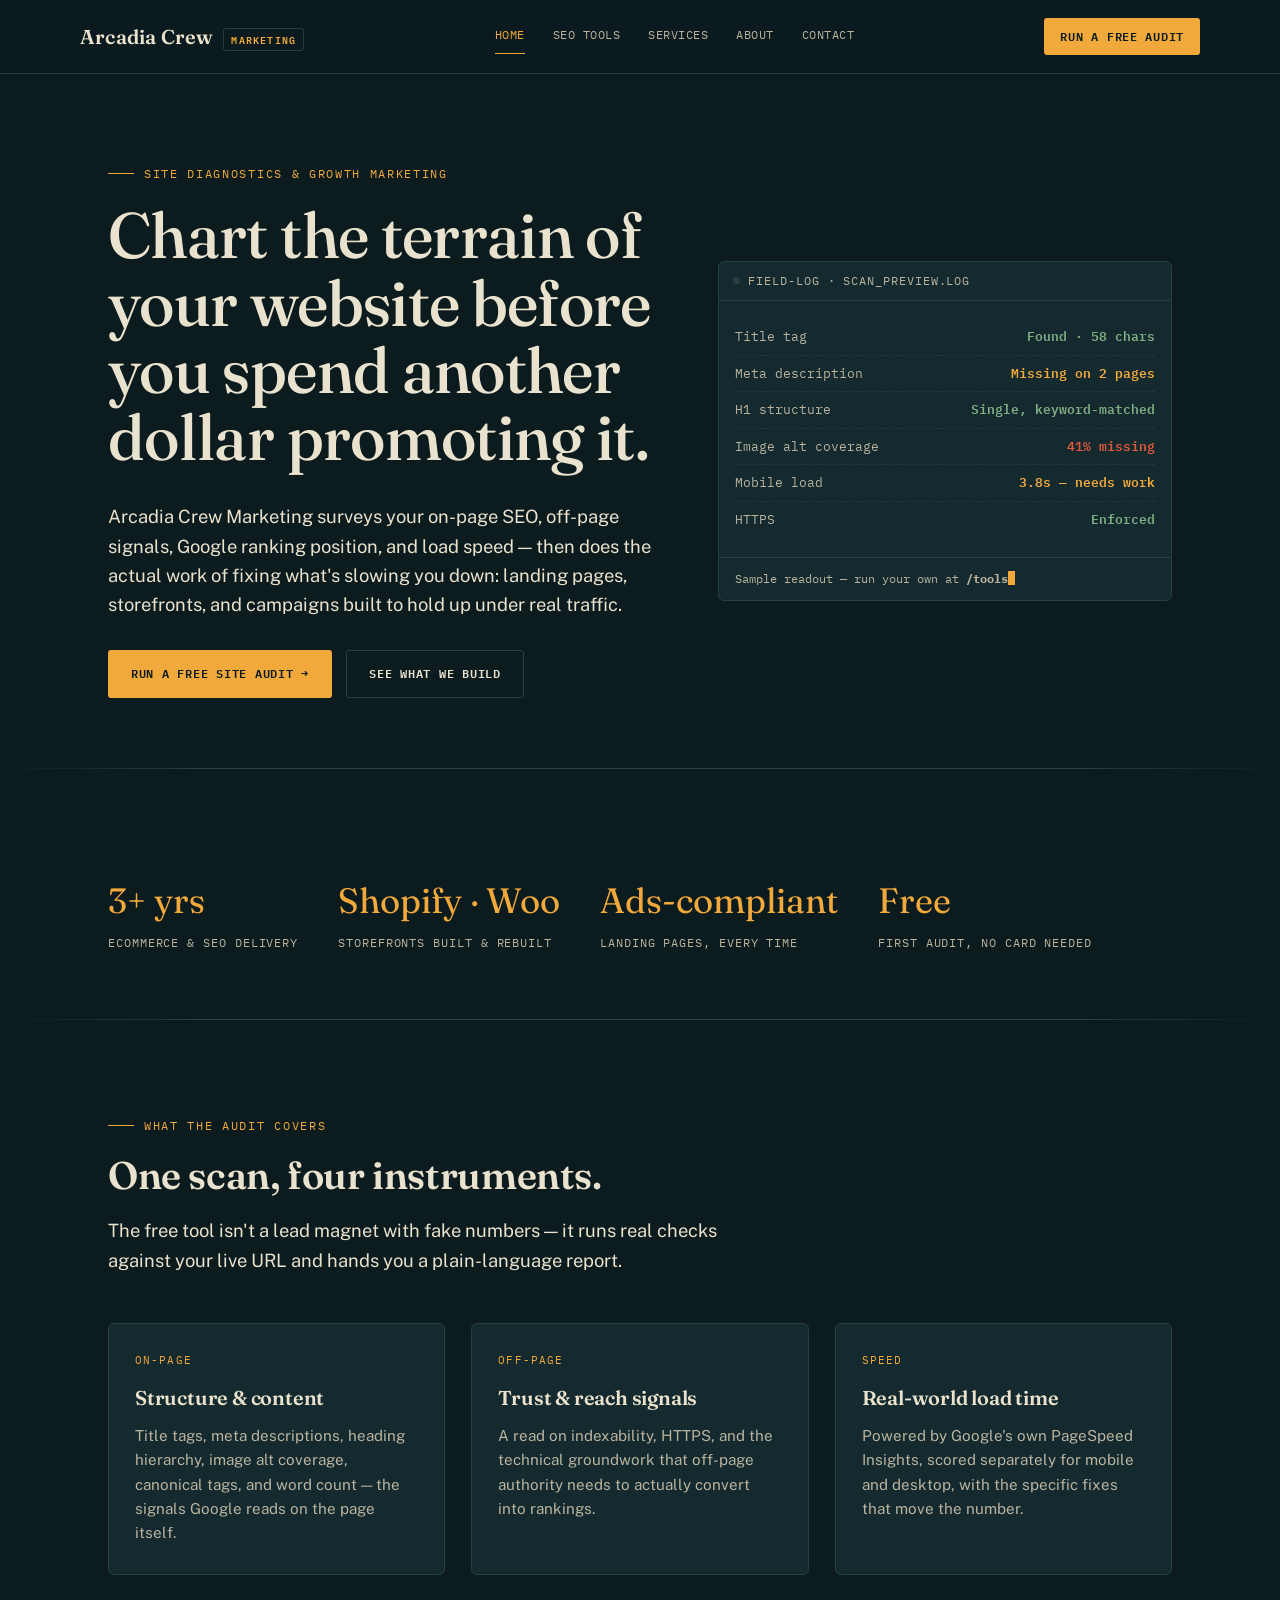
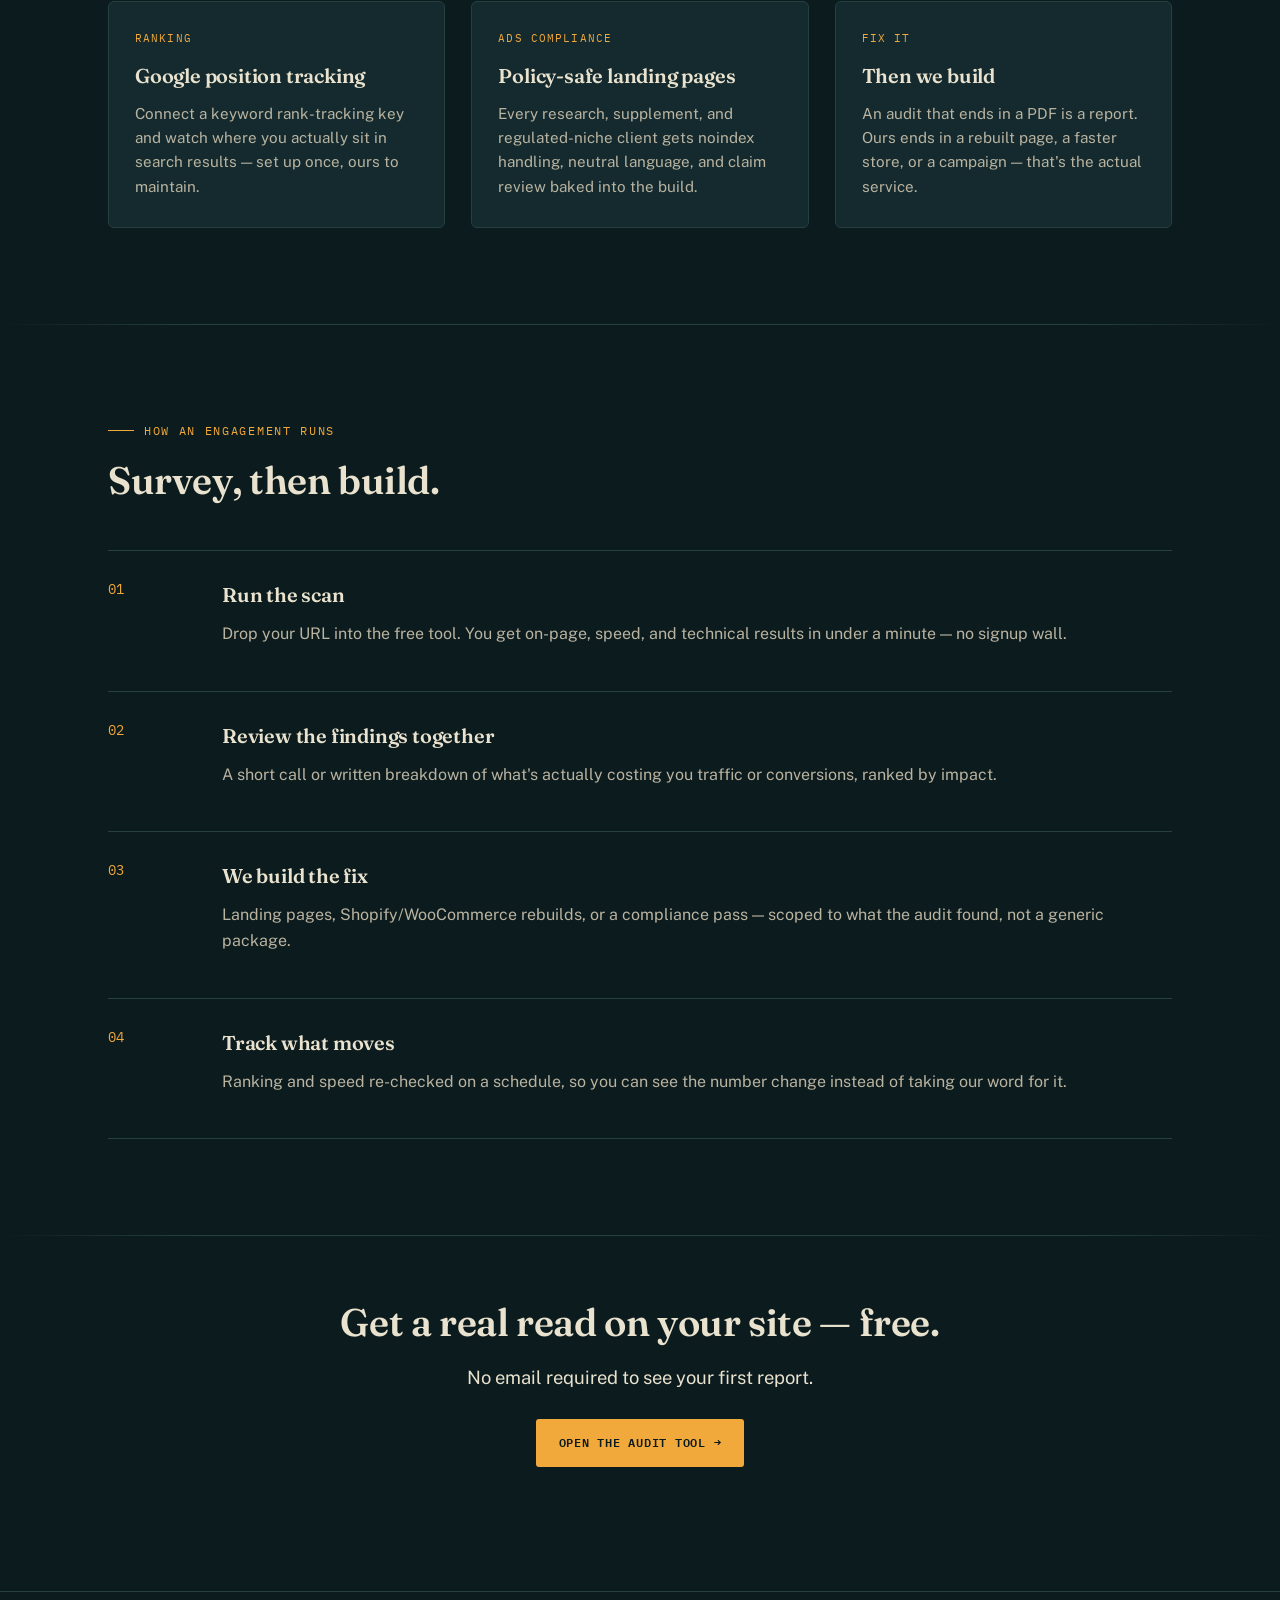
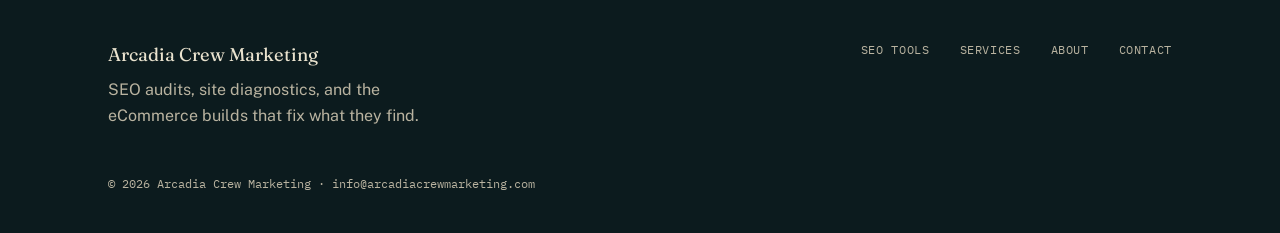
==== index.html @ e78e52f2 "Add files via upload" ====
<!DOCTYPE html>
<html lang="en">
<head>
<meta charset="UTF-8">
<meta name="viewport" content="width=device-width, initial-scale=1.0">
<title>Arcadia Crew Marketing — SEO & Site Performance Audits</title>
<meta name="description" content="Arcadia Crew Marketing runs free on-page SEO, off-page, and site speed audits, then builds the Google Ads-compliant pages and stores that fix what the audit finds.">
<link rel="stylesheet" href="style.css">
</head>
<body>

<header class="site">
  <div class="wrap nav">
    <a href="index.html" class="brand">Arcadia Crew <span>Marketing</span></a>
    <nav class="links">
      <a href="index.html" class="active">Home</a>
      <a href="tools.html">SEO Tools</a>
      <a href="services.html">Services</a>
      <a href="about.html">About</a>
      <a href="contact.html">Contact</a>
    </nav>
    <a href="tools.html" class="nav-cta">Run a free audit</a>
  </div>
</header>

<section class="hero">
  <div class="wrap hero-grid">
    <div>
      <p class="eyebrow">Site diagnostics &amp; growth marketing</p>
      <h1>Chart the terrain of your website before you spend another dollar promoting it.</h1>
      <p class="lede">Arcadia Crew Marketing surveys your on-page SEO, off-page signals, Google ranking position, and load speed — then does the actual work of fixing what's slowing you down: landing pages, storefronts, and campaigns built to hold up under real traffic.</p>
      <div class="hero-actions">
        <a href="tools.html" class="btn btn-primary">Run a free site audit →</a>
        <a href="services.html" class="btn btn-ghost">See what we build</a>
      </div>
    </div>

    <div class="console" aria-hidden="true">
      <div class="console-bar"><span class="dot"></span> field-log · scan_preview.log</div>
      <div class="console-body">
        <div class="console-line"><span class="k">Title tag</span><span class="v pass">Found · 58 chars</span></div>
        <div class="console-line"><span class="k">Meta description</span><span class="v warn">Missing on 2 pages</span></div>
        <div class="console-line"><span class="k">H1 structure</span><span class="v pass">Single, keyword-matched</span></div>
        <div class="console-line"><span class="k">Image alt coverage</span><span class="v fail">41% missing</span></div>
        <div class="console-line"><span class="k">Mobile load</span><span class="v warn">3.8s — needs work</span></div>
        <div class="console-line"><span class="k">HTTPS</span><span class="v pass">Enforced</span></div>
      </div>
      <div class="console-foot">Sample readout — run your own at <strong>/tools</strong><span class="cursor"></span></div>
    </div>
  </div>
</section>

<hr class="divider">

<section class="tight">
  <div class="wrap stat-row">
    <div class="stat"><span class="num">3+ yrs</span><span class="lbl">eCommerce &amp; SEO delivery</span></div>
    <div class="stat"><span class="num">Shopify · Woo</span><span class="lbl">Storefronts built &amp; rebuilt</span></div>
    <div class="stat"><span class="num">Ads-compliant</span><span class="lbl">Landing pages, every time</span></div>
    <div class="stat"><span class="num">Free</span><span class="lbl">First audit, no card needed</span></div>
  </div>
</section>

<hr class="divider">

<section>
  <div class="wrap">
    <div class="section-head">
      <p class="eyebrow">What the audit covers</p>
      <h2>One scan, four instruments.</h2>
      <p class="lede">The free tool isn't a lead magnet with fake numbers — it runs real checks against your live URL and hands you a plain-language report.</p>
    </div>
    <div class="grid-3">
      <div class="card">
        <span class="tag">On-page</span>
        <h3>Structure &amp; content</h3>
        <p>Title tags, meta descriptions, heading hierarchy, image alt coverage, canonical tags, and word count — the signals Google reads on the page itself.</p>
      </div>
      <div class="card">
        <span class="tag">Off-page</span>
        <h3>Trust &amp; reach signals</h3>
        <p>A read on indexability, HTTPS, and the technical groundwork that off-page authority needs to actually convert into rankings.</p>
      </div>
      <div class="card">
        <span class="tag">Speed</span>
        <h3>Real-world load time</h3>
        <p>Powered by Google's own PageSpeed Insights, scored separately for mobile and desktop, with the specific fixes that move the number.</p>
      </div>
      <div class="card">
        <span class="tag">Ranking</span>
        <h3>Google position tracking</h3>
        <p>Connect a keyword rank-tracking key and watch where you actually sit in search results — set up once, ours to maintain.</p>
      </div>
      <div class="card">
        <span class="tag">Ads compliance</span>
        <h3>Policy-safe landing pages</h3>
        <p>Every research, supplement, and regulated-niche client gets noindex handling, neutral language, and claim review baked into the build.</p>
      </div>
      <div class="card">
        <span class="tag">Fix it</span>
        <h3>Then we build</h3>
        <p>An audit that ends in a PDF is a report. Ours ends in a rebuilt page, a faster store, or a campaign — that's the actual service.</p>
      </div>
    </div>
  </div>
</section>

<hr class="divider">

<section>
  <div class="wrap">
    <div class="section-head">
      <p class="eyebrow">How an engagement runs</p>
      <h2>Survey, then build.</h2>
    </div>
    <div class="process">
      <div class="process-item">
        <span class="idx">01</span>
        <div><h3>Run the scan</h3><p>Drop your URL into the free tool. You get on-page, speed, and technical results in under a minute — no signup wall.</p></div>
      </div>
      <div class="process-item">
        <span class="idx">02</span>
        <div><h3>Review the findings together</h3><p>A short call or written breakdown of what's actually costing you traffic or conversions, ranked by impact.</p></div>
      </div>
      <div class="process-item">
        <span class="idx">03</span>
        <div><h3>We build the fix</h3><p>Landing pages, Shopify/WooCommerce rebuilds, or a compliance pass — scoped to what the audit found, not a generic package.</p></div>
      </div>
      <div class="process-item">
        <span class="idx">04</span>
        <div><h3>Track what moves</h3><p>Ranking and speed re-checked on a schedule, so you can see the number change instead of taking our word for it.</p></div>
      </div>
    </div>
  </div>
</section>

<hr class="divider">

<section class="tight">
  <div class="wrap" style="text-align:center;">
    <h2>Get a real read on your site — free.</h2>
    <p class="lede" style="margin:0 auto 26px;">No email required to see your first report.</p>
    <a href="tools.html" class="btn btn-primary">Open the audit tool →</a>
  </div>
</section>

<footer>
  <div class="wrap footer-grid">
    <div>
      <div class="footer-brand">Arcadia Crew Marketing</div>
      <p style="margin-top:8px; max-width:36ch;">SEO audits, site diagnostics, and the eCommerce builds that fix what they find.</p>
    </div>
    <nav class="footer-links">
      <a href="tools.html">SEO Tools</a>
      <a href="services.html">Services</a>
      <a href="about.html">About</a>
      <a href="contact.html">Contact</a>
    </nav>
  </div>
  <div class="wrap footer-meta">© <span id="yr"></span> Arcadia Crew Marketing · info@arcadiacrewmarketing.com</div>
</footer>

<script src="script.js"></script>
</body>
</html>
---- style.css ----
/* ==========================================================================
   Arcadia Crew Marketing — Design tokens
   Concept: a survey crew charting the terrain of a website. Contour lines,
   field-log typography, and a diagnostic "reading" as the signature motif.
   ========================================================================== */

@import url('https://fonts.googleapis.com/css2?family=Fraunces:opsz,wght@9..144,400;9..144,500;9..144,600;9..144,700&family=Public+Sans:wght@400;500;600;700&family=IBM+Plex+Mono:wght@400;500;600&display=swap');

:root{
  --ink:        #0C1B1E;
  --ink-light:  #142A2E;
  --ink-line:   #24403f;
  --sand:       #E9E2CE;
  --sand-dim:   #b9b3a0;
  --signal:     #F2A93B;
  --moss:       #7FAE86;
  --flare:      #E1573C;

  --display: 'Fraunces', serif;
  --body: 'Public Sans', -apple-system, sans-serif;
  --mono: 'IBM Plex Mono', monospace;

  --max: 1120px;
}

*{ box-sizing: border-box; }

html{ scroll-behavior: smooth; }

body{
  margin:0;
  background: var(--ink);
  color: var(--sand);
  font-family: var(--body);
  font-size: 16px;
  line-height: 1.6;
  -webkit-font-smoothing: antialiased;
}

img{ max-width:100%; display:block; }
a{ color: inherit; }

.wrap{
  max-width: var(--max);
  margin: 0 auto;
  padding: 0 28px;
}

/* Contour-line background texture, used sparingly */
.contours{
  position: absolute;
  inset: 0;
  pointer-events: none;
  opacity: .35;
  background-image:
    repeating-radial-gradient(circle at 15% 20%, transparent 0, transparent 38px, rgba(233,226,206,0.045) 39px, transparent 40px);
}

/* ---------- Header / nav ---------- */
header.site{
  position: sticky;
  top: 0;
  z-index: 40;
  background: rgba(12,27,30,.9);
  backdrop-filter: blur(6px);
  border-bottom: 1px solid var(--ink-line);
}
.nav{
  display:flex;
  align-items:center;
  justify-content: space-between;
  padding: 18px 0;
}
.brand{
  display:flex;
  align-items:baseline;
  gap:10px;
  text-decoration:none;
  font-family: var(--display);
  font-weight: 600;
  font-size: 1.25rem;
  color: var(--sand);
  letter-spacing: .01em;
}
.brand span{
  font-family: var(--mono);
  font-size: .62rem;
  color: var(--signal);
  letter-spacing: .12em;
  text-transform: uppercase;
  border: 1px solid var(--ink-line);
  padding: 3px 7px;
  border-radius: 3px;
}
nav.links{
  display:flex;
  align-items:center;
  gap: 28px;
  font-family: var(--mono);
  font-size: .78rem;
  letter-spacing: .04em;
  text-transform: uppercase;
}
nav.links a{
  text-decoration:none;
  color: var(--sand-dim);
  position: relative;
  padding-bottom: 3px;
  transition: color .15s ease;
}
nav.links a:hover, nav.links a.active{ color: var(--signal); }
nav.links a.active::after{
  content:"";
  position:absolute;
  left:0; right:0; bottom:-6px;
  height:1px;
  background: var(--signal);
}
.nav-cta{
  font-family: var(--mono);
  font-size: .75rem;
  text-transform: uppercase;
  letter-spacing: .06em;
  background: var(--signal);
  color: var(--ink);
  padding: 9px 16px;
  border-radius: 3px;
  text-decoration: none;
  font-weight: 600;
  white-space: nowrap;
}
.menu-toggle{ display:none; }

/* ---------- Buttons ---------- */
.btn{
  display:inline-flex;
  align-items:center;
  gap:8px;
  font-family: var(--mono);
  text-transform: uppercase;
  font-size: .78rem;
  letter-spacing: .06em;
  font-weight: 600;
  padding: 13px 22px;
  border-radius: 3px;
  text-decoration:none;
  cursor:pointer;
  border: 1px solid transparent;
  transition: transform .15s ease, background .15s ease, border-color .15s ease;
}
.btn:active{ transform: translateY(1px); }
.btn-primary{ background: var(--signal); color: var(--ink); }
.btn-primary:hover{ background: #ffbf5c; }
.btn-ghost{ border-color: var(--ink-line); color: var(--sand); background: transparent; }
.btn-ghost:hover{ border-color: var(--signal); color: var(--signal); }

/* ---------- Typography helpers ---------- */
.eyebrow{
  font-family: var(--mono);
  text-transform: uppercase;
  font-size: .75rem;
  letter-spacing: .14em;
  color: var(--signal);
  display:flex;
  align-items:center;
  gap: 10px;
  margin: 0 0 18px;
}
.eyebrow::before{
  content:"";
  width: 26px; height:1px;
  background: var(--signal);
}
h1, h2, h3{
  font-family: var(--display);
  font-weight: 600;
  letter-spacing: -.01em;
  color: var(--sand);
  margin: 0 0 .5em;
}
h1{ font-size: clamp(2.4rem, 5vw, 4rem); line-height: 1.05; font-weight: 500; }
h2{ font-size: clamp(1.7rem, 3vw, 2.5rem); line-height: 1.15; }
h3{ font-size: 1.25rem; }
p{ margin: 0 0 1em; color: var(--sand-dim); }
.lede{ font-size: 1.15rem; color: var(--sand); max-width: 60ch; }

/* ---------- Section rhythm ---------- */
section{ padding: 96px 0; position: relative; }
section.tight{ padding: 64px 0; }
.divider{
  height:1px;
  background: linear-gradient(90deg, transparent, var(--ink-line) 15%, var(--ink-line) 85%, transparent);
  border:0;
  margin:0;
}

/* ---------- Hero ---------- */
.hero{
  padding: 90px 0 70px;
  position: relative;
  overflow:hidden;
}
.hero-grid{
  display:grid;
  grid-template-columns: 1.1fr .9fr;
  gap: 56px;
  align-items:center;
  position:relative;
}
.hero p.lede{ margin-bottom: 30px; }
.hero-actions{ display:flex; gap:14px; flex-wrap:wrap; }

/* Signature scan console */
.console{
  background: var(--ink-light);
  border: 1px solid var(--ink-line);
  border-radius: 6px;
  overflow: hidden;
  font-family: var(--mono);
  font-size: .84rem;
}
.console-bar{
  display:flex;
  align-items:center;
  gap:8px;
  padding: 10px 14px;
  border-bottom: 1px solid var(--ink-line);
  color: var(--sand-dim);
  font-size: .72rem;
  text-transform: uppercase;
  letter-spacing: .08em;
}
.console-bar .dot{ width:7px; height:7px; border-radius:50%; background: var(--ink-line); }
.console-body{ padding: 18px 16px 20px; }
.console-line{
  display:flex;
  justify-content: space-between;
  gap: 12px;
  padding: 7px 0;
  border-bottom: 1px dashed rgba(233,226,206,.08);
  opacity:0;
  transform: translateY(4px);
  animation: reveal .5s ease forwards;
}
.console-line:last-child{ border-bottom:0; }
.console-line .k{ color: var(--sand-dim); }
.console-line .v{ color: var(--sand); font-weight: 600; }
.console-line .v.pass{ color: var(--moss); }
.console-line .v.warn{ color: var(--signal); }
.console-line .v.fail{ color: var(--flare); }
@keyframes reveal{ to{ opacity:1; transform:none; } }
.console-line:nth-child(1){ animation-delay: .15s; }
.console-line:nth-child(2){ animation-delay: .35s; }
.console-line:nth-child(3){ animation-delay: .55s; }
.console-line:nth-child(4){ animation-delay: .75s; }
.console-line:nth-child(5){ animation-delay: .95s; }
.console-line:nth-child(6){ animation-delay: 1.15s; }
.console-foot{
  padding: 12px 16px;
  border-top: 1px solid var(--ink-line);
  color: var(--sand-dim);
  font-size: .72rem;
}
.cursor{ display:inline-block; width:7px; height:14px; background:var(--signal); vertical-align:-2px; animation: blink 1s steps(1) infinite; }
@keyframes blink{ 50%{ opacity:0; } }

/* ---------- Cards / grids ---------- */
.grid-3{ display:grid; grid-template-columns: repeat(3,1fr); gap: 26px; }
.grid-2{ display:grid; grid-template-columns: repeat(2,1fr); gap: 26px; }
.card{
  background: var(--ink-light);
  border: 1px solid var(--ink-line);
  border-radius: 6px;
  padding: 28px 26px;
}
.card .tag{
  font-family: var(--mono);
  font-size: .7rem;
  text-transform: uppercase;
  letter-spacing: .1em;
  color: var(--signal);
  margin-bottom: 12px;
  display:block;
}
.card h3{ margin-bottom: 10px; }
.card p{ margin-bottom: 0; font-size: .95rem; }

.stat-row{ display:flex; gap: 40px; flex-wrap:wrap; margin-top: 40px; }
.stat{ font-family: var(--mono); }
.stat .num{ font-family: var(--display); font-size: 2.2rem; color: var(--signal); display:block; }
.stat .lbl{ font-size: .72rem; text-transform: uppercase; letter-spacing: .08em; color: var(--sand-dim); }

/* ---------- Section header pattern ---------- */
.section-head{ max-width: 640px; margin-bottom: 48px; }

/* ---------- Process list ---------- */
.process{ display:flex; flex-direction:column; }
.process-item{
  display:grid;
  grid-template-columns: 90px 1fr;
  gap: 24px;
  padding: 28px 0;
  border-top: 1px solid var(--ink-line);
}
.process-item:last-child{ border-bottom: 1px solid var(--ink-line); }
.process-item .idx{
  font-family: var(--mono);
  color: var(--signal);
  font-size: .85rem;
}

/* ---------- Tools page ---------- */
.tool-panel{
  background: var(--ink-light);
  border: 1px solid var(--ink-line);
  border-radius: 8px;
  padding: 32px;
}
.field-row{ display:flex; gap: 12px; flex-wrap: wrap; }
.field-row input[type=text], .field-row input[type=url]{
  flex:1;
  min-width: 240px;
  background: var(--ink);
  border: 1px solid var(--ink-line);
  color: var(--sand);
  font-family: var(--mono);
  font-size: .9rem;
  padding: 13px 14px;
  border-radius: 4px;
  outline: none;
}
.field-row input:focus{ border-color: var(--signal); }
.tool-note{ font-family: var(--mono); font-size: .78rem; color: var(--sand-dim); margin-top: 10px; }

.report{ margin-top: 30px; display:none; }
.report.show{ display:block; }
.report-grid{ display:grid; grid-template-columns: repeat(3, 1fr); gap: 18px; margin-bottom: 24px; }
.score-card{
  background: var(--ink);
  border: 1px solid var(--ink-line);
  border-radius: 6px;
  padding: 20px;
  text-align:center;
}
.score-card .score{ font-family: var(--display); font-size: 2.6rem; color: var(--signal); }
.score-card .score.pass{ color: var(--moss); }
.score-card .score.fail{ color: var(--flare); }
.score-card .lbl{ font-family: var(--mono); font-size: .7rem; text-transform: uppercase; letter-spacing: .08em; color: var(--sand-dim); margin-top: 6px; }

.check-list{ list-style:none; margin:0; padding:0; }
.check-list li{
  display:flex;
  justify-content: space-between;
  gap: 16px;
  padding: 12px 0;
  border-bottom: 1px solid var(--ink-line);
  font-size: .92rem;
}
.check-list li:last-child{ border-bottom:0; }
.check-list .status{
  font-family: var(--mono);
  font-size: .72rem;
  text-transform: uppercase;
  letter-spacing: .06em;
  padding: 3px 9px;
  border-radius: 3px;
  white-space:nowrap;
  height: fit-content;
}
.status.pass{ color: var(--moss); background: rgba(127,174,134,.12); }
.status.warn{ color: var(--signal); background: rgba(242,169,59,.12); }
.status.fail{ color: var(--flare); background: rgba(225,87,60,.12); }

.loading{ font-family: var(--mono); font-size: .85rem; color: var(--signal); display:none; align-items:center; gap:10px; margin-top: 20px; }
.loading.show{ display:flex; }
.spinner{
  width:14px; height:14px;
  border: 2px solid var(--ink-line);
  border-top-color: var(--signal);
  border-radius:50%;
  animation: spin .7s linear infinite;
}
@keyframes spin{ to{ transform: rotate(360deg); } }
.error-box{
  border: 1px solid var(--flare);
  background: rgba(225,87,60,.08);
  color: var(--sand);
  padding: 14px 16px;
  border-radius: 5px;
  font-size: .9rem;
  margin-top: 20px;
  display:none;
}
.error-box.show{ display:block; }

/* ---------- Form ---------- */
form.contact-form{ display:flex; flex-direction:column; gap: 16px; max-width: 560px; }
form.contact-form label{
  font-family: var(--mono);
  font-size: .72rem;
  text-transform: uppercase;
  letter-spacing: .08em;
  color: var(--sand-dim);
  margin-bottom: 6px;
  display:block;
}
form.contact-form input, form.contact-form textarea{
  width:100%;
  background: var(--ink);
  border: 1px solid var(--ink-line);
  color: var(--sand);
  font-family: var(--body);
  font-size: .95rem;
  padding: 12px 14px;
  border-radius: 4px;
  outline:none;
}
form.contact-form input:focus, form.contact-form textarea:focus{ border-color: var(--signal); }
form.contact-form textarea{ resize: vertical; min-height: 130px; }

/* ---------- Footer ---------- */
footer{
  border-top: 1px solid var(--ink-line);
  padding: 48px 0 40px;
  margin-top: 60px;
}
.footer-grid{
  display:flex;
  justify-content: space-between;
  align-items:flex-start;
  flex-wrap:wrap;
  gap: 30px;
}
.footer-brand{ font-family: var(--display); font-size: 1.15rem; }
.footer-links{ display:flex; gap: 30px; font-family: var(--mono); font-size: .78rem; text-transform:uppercase; letter-spacing:.05em; }
.footer-links a{ text-decoration:none; color: var(--sand-dim); }
.footer-links a:hover{ color: var(--signal); }
.footer-meta{ font-family: var(--mono); font-size: .72rem; color: var(--sand-dim); margin-top: 30px; }

/* ---------- Responsive ---------- */
@media (max-width: 860px){
  .hero-grid{ grid-template-columns: 1fr; }
  .grid-3, .grid-2, .report-grid{ grid-template-columns: 1fr; }
  nav.links{ display:none; }
  .menu-toggle{ display:block; background:none; border:1px solid var(--ink-line); color:var(--sand); border-radius:4px; padding:8px 12px; font-family: var(--mono); font-size:.75rem; }
  .process-item{ grid-template-columns: 1fr; gap: 6px; }
}

@media (prefers-reduced-motion: reduce){
  *{ animation-duration: .01ms !important; animation-iteration-count: 1 !important; transition-duration: .01ms !important; }
}
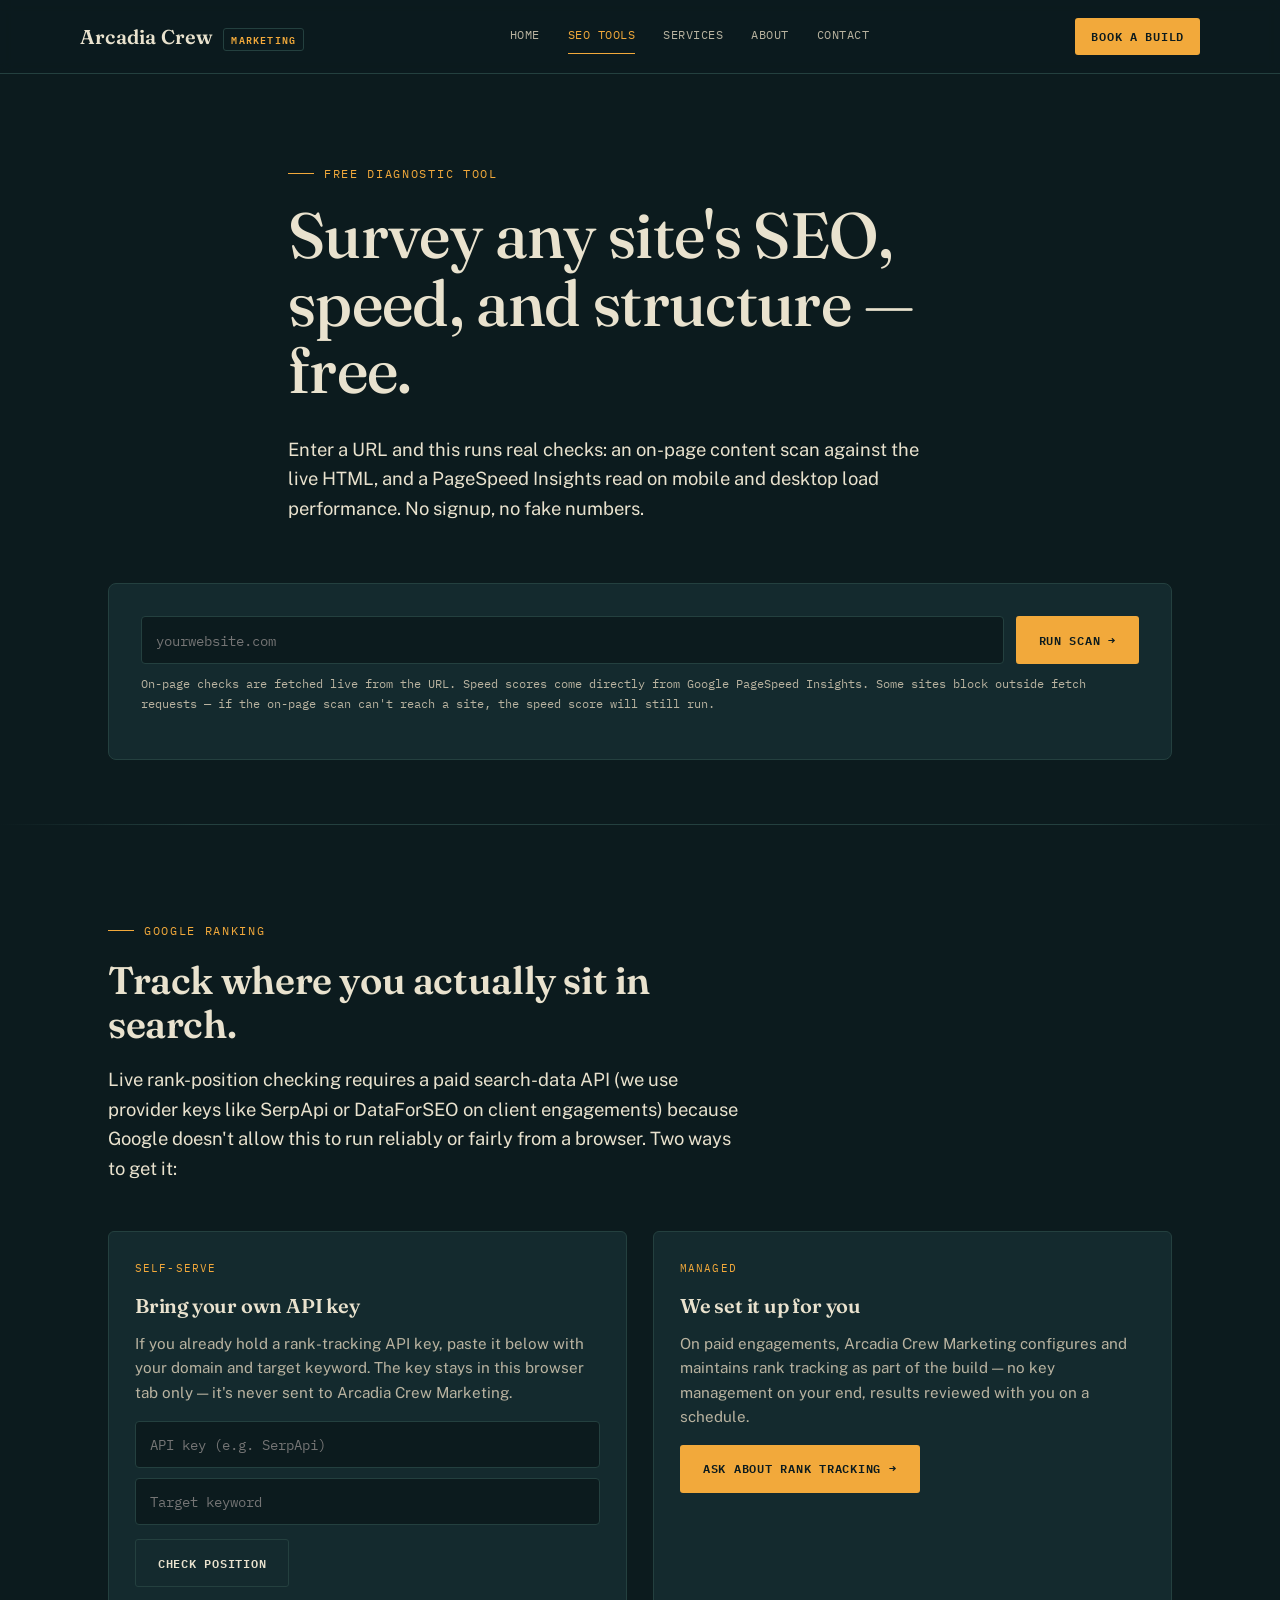
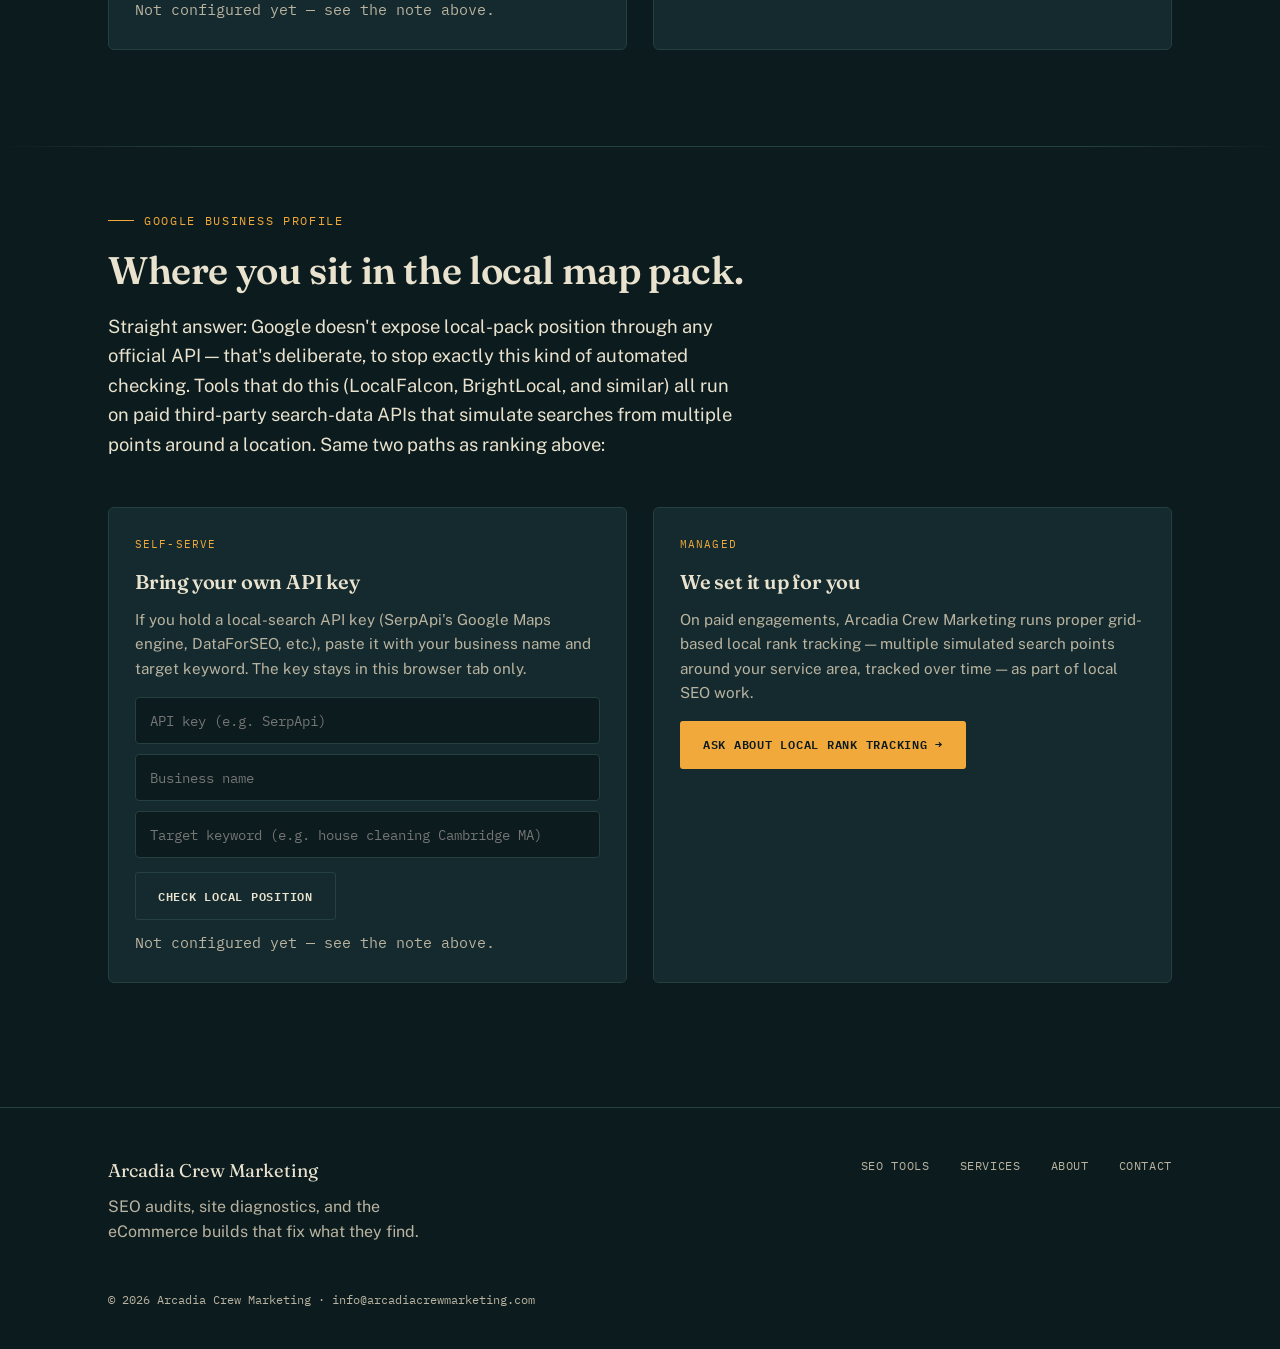
==== commit ba11f43a: "Update index.html" ====
--- a/index.html
+++ b/index.html
@@ -3,8 +3,8 @@
 <head>
 <meta charset="UTF-8">
 <meta name="viewport" content="width=device-width, initial-scale=1.0">
-<title>Arcadia Crew Marketing — SEO & Site Performance Audits</title>
-<meta name="description" content="Arcadia Crew Marketing runs free on-page SEO, off-page, and site speed audits, then builds the Google Ads-compliant pages and stores that fix what the audit finds.">
+<title>Free SEO, Speed &amp; Ranking Audit — Arcadia Crew Marketing</title>
+<meta name="description" content="Run a free on-page SEO, off-page, PageSpeed, and Google ranking audit on any website with Arcadia Crew Marketing's diagnostic tool.">
 <link rel="stylesheet" href="style.css">
 </head>
 <body>
@@ -13,93 +13,62 @@
   <div class="wrap nav">
     <a href="index.html" class="brand">Arcadia Crew <span>Marketing</span></a>
     <nav class="links">
-      <a href="index.html" class="active">Home</a>
-      <a href="tools.html">SEO Tools</a>
+      <a href="index.html">Home</a>
+      <a href="tools.html" class="active">SEO Tools</a>
       <a href="services.html">Services</a>
       <a href="about.html">About</a>
       <a href="contact.html">Contact</a>
     </nav>
-    <a href="tools.html" class="nav-cta">Run a free audit</a>
+    <a href="contact.html" class="nav-cta">Book a build</a>
   </div>
 </header>
 
-<section class="hero">
-  <div class="wrap hero-grid">
-    <div>
-      <p class="eyebrow">Site diagnostics &amp; growth marketing</p>
-      <h1>Chart the terrain of your website before you spend another dollar promoting it.</h1>
-      <p class="lede">Arcadia Crew Marketing surveys your on-page SEO, off-page signals, Google ranking position, and load speed — then does the actual work of fixing what's slowing you down: landing pages, storefronts, and campaigns built to hold up under real traffic.</p>
-      <div class="hero-actions">
-        <a href="tools.html" class="btn btn-primary">Run a free site audit →</a>
-        <a href="services.html" class="btn btn-ghost">See what we build</a>
-      </div>
-    </div>
-
-    <div class="console" aria-hidden="true">
-      <div class="console-bar"><span class="dot"></span> field-log · scan_preview.log</div>
-      <div class="console-body">
-        <div class="console-line"><span class="k">Title tag</span><span class="v pass">Found · 58 chars</span></div>
-        <div class="console-line"><span class="k">Meta description</span><span class="v warn">Missing on 2 pages</span></div>
-        <div class="console-line"><span class="k">H1 structure</span><span class="v pass">Single, keyword-matched</span></div>
-        <div class="console-line"><span class="k">Image alt coverage</span><span class="v fail">41% missing</span></div>
-        <div class="console-line"><span class="k">Mobile load</span><span class="v warn">3.8s — needs work</span></div>
-        <div class="console-line"><span class="k">HTTPS</span><span class="v pass">Enforced</span></div>
-      </div>
-      <div class="console-foot">Sample readout — run your own at <strong>/tools</strong><span class="cursor"></span></div>
-    </div>
+<section class="hero" style="padding-bottom:30px;">
+  <div class="wrap" style="max-width:760px;">
+    <p class="eyebrow">Free diagnostic tool</p>
+    <h1>Survey any site's SEO, speed, and structure — free.</h1>
+    <p class="lede">Enter a URL and this runs real checks: an on-page content scan against the live HTML, and a PageSpeed Insights read on mobile and desktop load performance. No signup, no fake numbers.</p>
   </div>
 </section>
 
-<hr class="divider">
+<section class="tight" style="padding-top:0;">
+  <div class="wrap">
+    <div class="tool-panel">
+      <div class="field-row">
+        <input type="text" id="urlInput" placeholder="yourwebsite.com" autocomplete="off">
+        <button class="btn btn-primary" id="scanBtn" type="button">Run scan →</button>
+      </div>
+      <p class="tool-note">On-page checks are fetched live from the URL. Speed scores come directly from Google PageSpeed Insights. Some sites block outside fetch requests — if the on-page scan can't reach a site, the speed score will still run.</p>
 
-<section class="tight">
-  <div class="wrap stat-row">
-    <div class="stat"><span class="num">3+ yrs</span><span class="lbl">eCommerce &amp; SEO delivery</span></div>
-    <div class="stat"><span class="num">Shopify · Woo</span><span class="lbl">Storefronts built &amp; rebuilt</span></div>
-    <div class="stat"><span class="num">Ads-compliant</span><span class="lbl">Landing pages, every time</span></div>
-    <div class="stat"><span class="num">Free</span><span class="lbl">First audit, no card needed</span></div>
-  </div>
-</section>
+      <div class="loading" id="loadingRow"><span class="spinner"></span> Surveying the terrain — this can take up to 30 seconds…</div>
+      <div class="error-box" id="errorBox"></div>
 
-<hr class="divider">
+      <div class="report" id="report">
 
-<section>
-  <div class="wrap">
-    <div class="section-head">
-      <p class="eyebrow">What the audit covers</p>
-      <h2>One scan, four instruments.</h2>
-      <p class="lede">The free tool isn't a lead magnet with fake numbers — it runs real checks against your live URL and hands you a plain-language report.</p>
-    </div>
-    <div class="grid-3">
-      <div class="card">
-        <span class="tag">On-page</span>
-        <h3>Structure &amp; content</h3>
-        <p>Title tags, meta descriptions, heading hierarchy, image alt coverage, canonical tags, and word count — the signals Google reads on the page itself.</p>
-      </div>
-      <div class="card">
-        <span class="tag">Off-page</span>
-        <h3>Trust &amp; reach signals</h3>
-        <p>A read on indexability, HTTPS, and the technical groundwork that off-page authority needs to actually convert into rankings.</p>
-      </div>
-      <div class="card">
-        <span class="tag">Speed</span>
-        <h3>Real-world load time</h3>
-        <p>Powered by Google's own PageSpeed Insights, scored separately for mobile and desktop, with the specific fixes that move the number.</p>
-      </div>
-      <div class="card">
-        <span class="tag">Ranking</span>
-        <h3>Google position tracking</h3>
-        <p>Connect a keyword rank-tracking key and watch where you actually sit in search results — set up once, ours to maintain.</p>
-      </div>
-      <div class="card">
-        <span class="tag">Ads compliance</span>
-        <h3>Policy-safe landing pages</h3>
-        <p>Every research, supplement, and regulated-niche client gets noindex handling, neutral language, and claim review baked into the build.</p>
-      </div>
-      <div class="card">
-        <span class="tag">Fix it</span>
-        <h3>Then we build</h3>
-        <p>An audit that ends in a PDF is a report. Ours ends in a rebuilt page, a faster store, or a campaign — that's the actual service.</p>
+        <div class="score-card" id="overallCard" style="margin-bottom:20px; padding:28px;">
+          <div class="score" id="scoreOverall" style="font-size:3.4rem;">–</div>
+          <div class="lbl">Overall SEO score</div>
+          <p class="tool-note" id="overallNote" style="margin-top:10px;"></p>
+        </div>
+
+        <div class="report-grid">
+          <div class="score-card">
+            <div class="score" id="scoreMobile">–</div>
+            <div class="lbl">Mobile speed</div>
+          </div>
+          <div class="score-card">
+            <div class="score" id="scoreDesktop">–</div>
+            <div class="lbl">Desktop speed</div>
+          </div>
+          <div class="score-card">
+            <div class="score" id="scoreOnpage">–</div>
+            <div class="lbl">On-page score</div>
+          </div>
+        </div>
+
+        <h3>On-page findings</h3>
+        <ul class="check-list" id="onpageList"></ul>
+
       </div>
     </div>
   </div>
@@ -110,25 +79,31 @@
 <section>
   <div class="wrap">
     <div class="section-head">
-      <p class="eyebrow">How an engagement runs</p>
-      <h2>Survey, then build.</h2>
+      <p class="eyebrow">Google ranking</p>
+      <h2>Track where you actually sit in search.</h2>
+      <p class="lede">Live rank-position checking requires a paid search-data API (we use provider keys like SerpApi or DataForSEO on client engagements) because Google doesn't allow this to run reliably or fairly from a browser. Two ways to get it:</p>
     </div>
-    <div class="process">
-      <div class="process-item">
-        <span class="idx">01</span>
-        <div><h3>Run the scan</h3><p>Drop your URL into the free tool. You get on-page, speed, and technical results in under a minute — no signup wall.</p></div>
+    <div class="grid-2">
+      <div class="card">
+        <span class="tag">Self-serve</span>
+        <h3>Bring your own API key</h3>
+        <p>If you already hold a rank-tracking API key, paste it below with your domain and target keyword. The key stays in this browser tab only — it's never sent to Arcadia Crew Marketing.</p>
+        <div class="field-row" style="margin-top:16px;">
+          <input type="text" id="rankKey" placeholder="API key (e.g. SerpApi)">
+        </div>
+        <div class="field-row" style="margin-top:10px;">
+          <input type="text" id="rankKeyword" placeholder="Target keyword">
+        </div>
+        <div style="margin-top:14px;">
+          <button class="btn btn-ghost" id="rankBtn" type="button">Check position</button>
+        </div>
+        <p class="tool-note" id="rankNote">Not configured yet — see the note above.</p>
       </div>
-      <div class="process-item">
-        <span class="idx">02</span>
-        <div><h3>Review the findings together</h3><p>A short call or written breakdown of what's actually costing you traffic or conversions, ranked by impact.</p></div>
-      </div>
-      <div class="process-item">
-        <span class="idx">03</span>
-        <div><h3>We build the fix</h3><p>Landing pages, Shopify/WooCommerce rebuilds, or a compliance pass — scoped to what the audit found, not a generic package.</p></div>
-      </div>
-      <div class="process-item">
-        <span class="idx">04</span>
-        <div><h3>Track what moves</h3><p>Ranking and speed re-checked on a schedule, so you can see the number change instead of taking our word for it.</p></div>
+      <div class="card">
+        <span class="tag">Managed</span>
+        <h3>We set it up for you</h3>
+        <p>On paid engagements, Arcadia Crew Marketing configures and maintains rank tracking as part of the build — no key management on your end, results reviewed with you on a schedule.</p>
+        <a href="contact.html" class="btn btn-primary" style="margin-top:16px;">Ask about rank tracking →</a>
       </div>
     </div>
   </div>
@@ -137,10 +112,38 @@
 <hr class="divider">
 
 <section class="tight">
-  <div class="wrap" style="text-align:center;">
-    <h2>Get a real read on your site — free.</h2>
-    <p class="lede" style="margin:0 auto 26px;">No email required to see your first report.</p>
-    <a href="tools.html" class="btn btn-primary">Open the audit tool →</a>
+  <div class="wrap">
+    <div class="section-head">
+      <p class="eyebrow">Google Business Profile</p>
+      <h2>Where you sit in the local map pack.</h2>
+      <p class="lede">Straight answer: Google doesn't expose local-pack position through any official API — that's deliberate, to stop exactly this kind of automated checking. Tools that do this (LocalFalcon, BrightLocal, and similar) all run on paid third-party search-data APIs that simulate searches from multiple points around a location. Same two paths as ranking above:</p>
+    </div>
+    <div class="grid-2">
+      <div class="card">
+        <span class="tag">Self-serve</span>
+        <h3>Bring your own API key</h3>
+        <p>If you hold a local-search API key (SerpApi's Google Maps engine, DataForSEO, etc.), paste it with your business name and target keyword. The key stays in this browser tab only.</p>
+        <div class="field-row" style="margin-top:16px;">
+          <input type="text" id="gbpKey" placeholder="API key (e.g. SerpApi)">
+        </div>
+        <div class="field-row" style="margin-top:10px;">
+          <input type="text" id="gbpBusiness" placeholder="Business name">
+        </div>
+        <div class="field-row" style="margin-top:10px;">
+          <input type="text" id="gbpKeyword" placeholder="Target keyword (e.g. house cleaning Cambridge MA)">
+        </div>
+        <div style="margin-top:14px;">
+          <button class="btn btn-ghost" id="gbpBtn" type="button">Check local position</button>
+        </div>
+        <p class="tool-note" id="gbpNote">Not configured yet — see the note above.</p>
+      </div>
+      <div class="card">
+        <span class="tag">Managed</span>
+        <h3>We set it up for you</h3>
+        <p>On paid engagements, Arcadia Crew Marketing runs proper grid-based local rank tracking — multiple simulated search points around your service area, tracked over time — as part of local SEO work.</p>
+        <a href="contact.html" class="btn btn-primary" style="margin-top:16px;">Ask about local rank tracking →</a>
+      </div>
+    </div>
   </div>
 </section>
 
